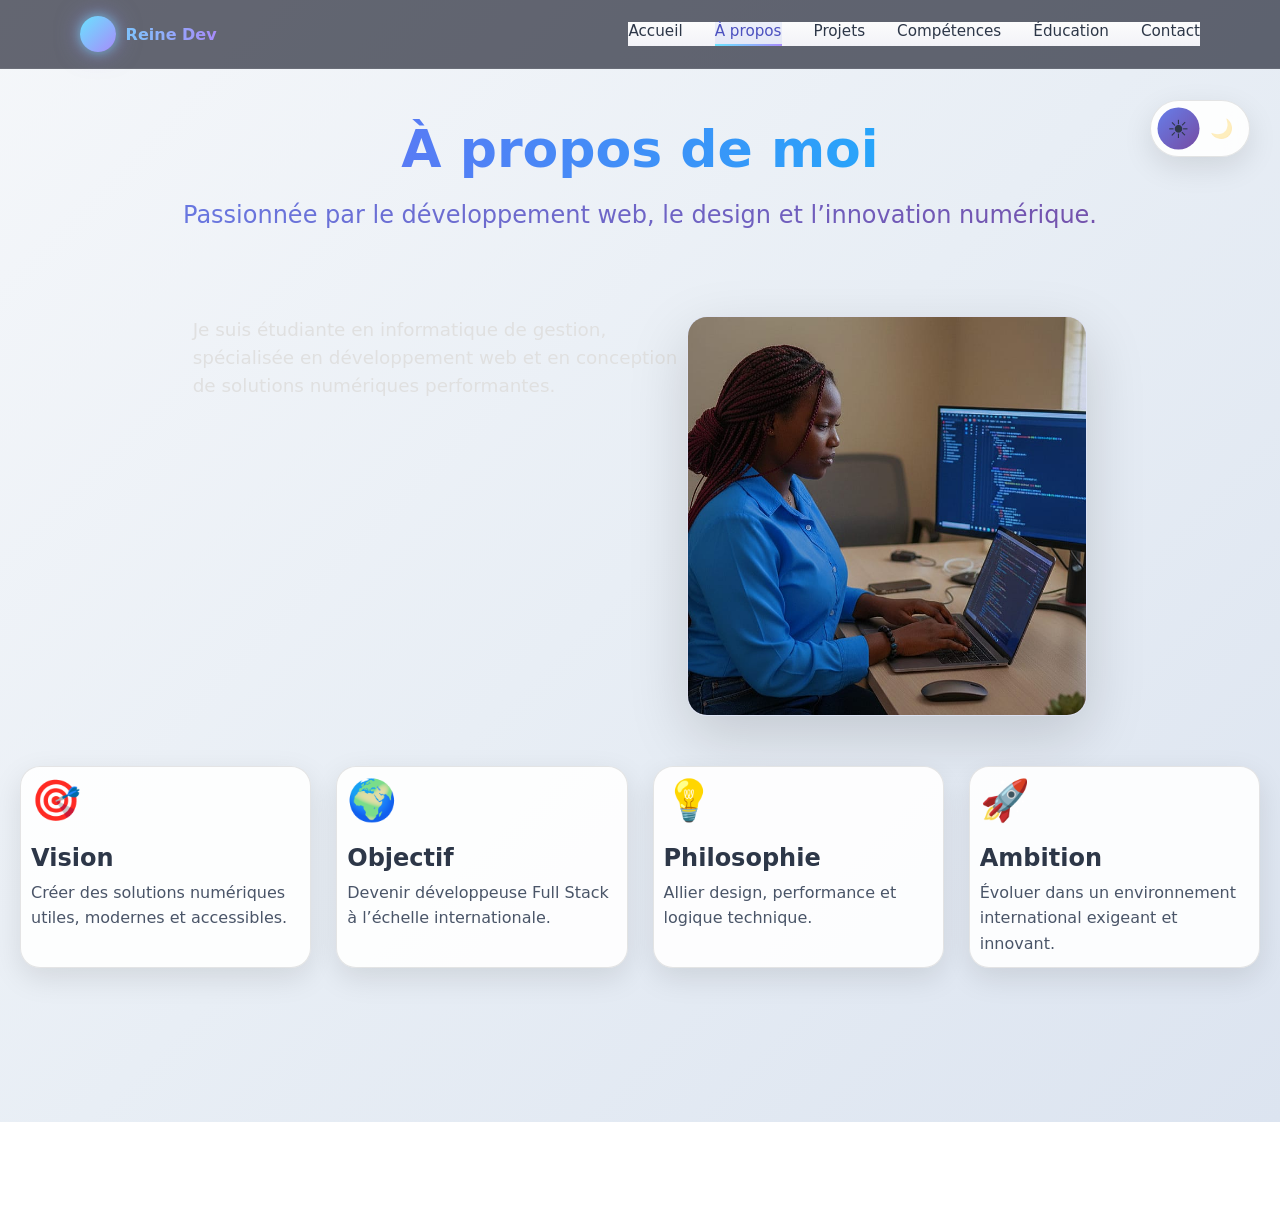
==== apropos.html @ 07e27770 "Add files via upload" ====
<!DOCTYPE html>
<html lang="fr">
<head>
  <meta charset="UTF-8">
  <meta name="viewport" content="width=device-width, initial-scale=1.0">
   <meta name="description" content="Découvrez mon parcours, mes compétences et ma vision en tant que développeuse web passionnée.">
   <meta name="keywords" content="Reine Dev, développeuse web, portfolio, à propos, compétences, projets, éducation">
   <meta name="author" content="Reine Awalegbedji">
  <title>À propos | Reine</title>
  <link rel="stylesheet" href="style.css">
  <link rel="stylesheet" href="responsive.css">
  <link rel="stylesheet" href="theme.css">
  <link rel="stylesheet" href="mobile-menu.css"> 
</head>
<body>

<div class="page-transition">
    <header class="header">
  <div class="header-inner">

    <!-- LOGO -->
    <div class="logo">
      <span class="logo-icon"></span>
      <span class="logo-text">Reine Dev</span>
    </div>

    <!-- NAVIGATION -->
    <nav class="nav">
      <a href="index.html" >Accueil</a>
      <a href="apropos.html" class="active">À propos</a>
      <a href="projets.html">Projets</a>
      <a href="competences.html">Compétences</a>
      <a href="education.html"> Éducation</a>
      <a href="contact.html">Contact</a>
    </nav>

  </div>
</header>

  


  <section class="about-section">
<div class="container">
    <div class="about-header">
    <h1 class="glow-title">À propos de moi</h1>
    
    <p class="section-subtitle">
    Passionnée par le développement web, le design et l’innovation numérique.
    </p>
    </div>
 

  <div class="about-content">

    <!-- TEXTE  -->
    <div class="about-text">
      <p class="intro-text">
        Je suis étudiante en informatique de gestion, <br>spécialisée en développement web
        et en conception <br>de solutions numériques performantes.
      </p>

      <p class="description">
        J’aime transformer des idées en expériences <br> digitales élégantes,
        structurées et évolutives.
      </p>

      <p class="description">
        Mon objectif est de devenir une développeuse <br>Full Stack capable
        de concevoir des applications <br>modernes,optimisées et orientées utilisateur.
      </p>

      <p class="description">
                Mon parcours m’a permis de développer <br> des compétences en HTML, CSS,
                JavaScript,<br> PHP et conception UML. Je travaille avec <br> méthode
                et je cherche toujours à produire un <br> code propre et structuré.
            </p>
    </div>

<!-- Image droite -->
        <div class="about-image">
          <div class="image-wrapper">
            <img src="image1.jpeg" alt="Reine devant son ordinateur" class="profile-image">
          </div>
        </div>
 </div>

    <!-- CARDS EN BAS-->
    <div class="about-cards">

      <div class="card">
        <div class="card-icon">🎯</div>
        <h3 class="card-title"> Vision</h3>
        <p class="card-description">Créer des solutions numériques utiles, modernes et accessibles.</p>
      </div>

      <div class="card">
          <div class="card-icon">🌍</div>
            <h3 class="card-title"> Objectif</h3>
            <p class="card-description">Devenir développeuse Full Stack à l’échelle internationale.</p>
        </div>

      <div class="card">
        <div class="card-icon">💡</div>
        <h3 class="card-title"> Philosophie</h3>
        <p class="card-description">Allier design, performance et logique technique.</p>
      </div>

      <div class="card">
        <div class="card-icon">🚀</div>
        <h3 class="card-title"> Ambition</h3>
        <p class="card-description">Évoluer dans un environnement international exigeant et innovant.</p>
      </div>

    </div>

    
  </div>
</div>
  </section>
<footer class="footer">
 <div class="pulse-dot"></div>
  <p class="copyright">
    <span class="glow-dot"></span>
    © 2026 Reine AWALEGBEDJI. Tous droits réservés.
  </p>
</footer>


</div>

<script src="apropos.js"></script>
<script src="theme.js"></script>
<script src="mobile-menu.js"></script>
</body>
</html>
---- style.css ----
/* =========================
   RESET & BASE
========================= */
* {
  margin: 0;
  padding: 0;
  box-sizing: border-box;
  font-family: "Inter", system-ui, sans-serif;
  max-width: 100%;
}

html, body {
  overflow-x: hidden;
  max-width: 100vw;
  width: 100%;
}

body {
  background: radial-gradient(circle at top, #0f172a, #020617);
  color: #e5e7eb;
  min-height: 100vh;
}

/* =========================
   VARIABLES – NEON AURORA
========================= */
:root {
  --primary: #6ae3ff;
  --secondary: #a78bfa;
  --accent: #22d3ee;
  --text: #e5e7eb;
  --muted: #9ca3af;
  --card-bg: rgba(15, 23, 42, 0.6);
  --blur: blur(14px);
}

/* =========================
   PAGE TRANSITION
========================= */
.page-transition {
  opacity: 0;
  transform: translateY(16px) scale(0.98);
  animation: pageIn 0.9s cubic-bezier(0.4, 0, 0.2, 1) forwards;
}

@keyframes pageIn {
  to {
    opacity: 1;
    transform: translateY(0) scale(1);
  }
}

.fade-out {
  opacity: 0;
  transform: translateY(-16px) scale(0.98);
  transition: all 0.45s cubic-bezier(0.4, 0, 0.2, 1);
}

/* =========================
   NAVBAR
========================= */
.navbar {
  display: flex;
  justify-content: center;
  gap: 2rem;
  padding: 1.5rem;
  position: sticky;
  top: 0;
  background: rgba(2, 6, 23, 0.7);
  backdrop-filter: var(--blur);
  z-index: 100;
}

.navbar a {
  color: var(--text);
  text-decoration: none;
  font-weight: 500;
  position: relative;
  padding-bottom: 6px;
}

.navbar a::after {
  content: "";
  position: absolute;
  left: 0;
  bottom: 0;
  width: 0;
  height: 2px;
  background: linear-gradient(90deg, var(--primary), var(--secondary));
  transition: width 0.3s ease;
}

.navbar a:hover::after {
  width: 100%;
}

/* =========================
   SECTIONS
========================= */
section {
  max-width: 1000px;
  margin: 4rem auto;
  padding: 0 1.5rem;
}

h1, h2 {
  font-weight: 700;
  margin-bottom: 1rem;
}

h1 {
  font-size: 2.5rem;
  background: linear-gradient(90deg, var(--primary), var(--secondary));
  -webkit-background-clip: text;
  -webkit-text-fill-color: transparent;
}

p {
  color: var(--muted);
  line-height: 1.7;
}

/* =========================
   HERO / PHOTO
========================= */
.hero {
  text-align: center;
  margin-top: 3rem;
}

.hero img {
  width: 160px;
  height: 160px;
  border-radius: 50%;
  object-fit: cover;
  border: 3px solid transparent;
  background:
    linear-gradient(#020617, #020617) padding-box,
    linear-gradient(90deg, var(--primary), var(--secondary)) border-box;
  box-shadow:
    0 0 20px rgba(106, 227, 255, 0.25),
    0 0 40px rgba(167, 139, 250, 0.15);
  margin-bottom: 1.5rem;
}

/* =========================
   CARDS (Compétences / Projets)
========================= */
.grid {
  display: grid;
  grid-template-columns: repeat(auto-fit, minmax(260px, 1fr));
  gap: 1.5rem;
  margin-top: 2rem;
}

.card {
  background: var(--card-bg);
  backdrop-filter: var(--blur);
  padding: 1.5rem;
  border-radius: 16px;
  border: 1px solid rgba(255,255,255,0.05);
  transition: transform 0.3s ease, box-shadow 0.3s ease;
}

.card:hover {
  transform: translateY(-6px);
  box-shadow:
    0 0 20px rgba(106, 227, 255, 0.2),
    0 0 40px rgba(167, 139, 250, 0.15);
}

.card h3 {
  margin-bottom: 0.5rem;
  color: var(--primary);
}

/* =========================
   TAGS TECH
========================= */
.tags {
  margin-top: 1rem;
  display: flex;
  flex-wrap: wrap;
  gap: 0.5rem;
}

.tag {
  padding: 0.3rem 0.7rem;
  border-radius: 999px;
  font-size: 0.75rem;
  background: linear-gradient(90deg, rgba(106,227,255,0.2), rgba(167,139,250,0.2));
  color: var(--text);
}

/* =========================
   CONTACT
========================= */
.contact {
  text-align: center;
}

.contact a {
  color: var(--primary);
  text-decoration: none;
  font-weight: 500;
}

/* =========================
   FOOTER
========================= */
footer {
  text-align: center;
  padding: 2rem;
  color: var(--muted);
  font-size: 0.9rem;
}


/* =========================
   HEADER PREMIUM STICKY
========================= */
.header {
  position: sticky;
  top: 0;
  z-index: 999; /* couche haute */
  backdrop-filter: blur(14px);
  background: rgba(2, 6, 23, 0.6);
  border-bottom: 1px solid rgba(255,255,255,0.06);
}

.header-inner {
  max-width: 1200px;
  margin: 0 auto;
  padding: 1rem 2.5rem;
  display: flex;
  align-items: center;
  justify-content: space-between;
}

/* =========================
   LOGO
========================= */
.logo {
  display: flex;
  align-items: center;
  gap: 0.6rem;
  cursor: pointer;
}

.logo-icon {
  width: 36px;
  height: 36px;
  border-radius: 50%;
  background: linear-gradient(135deg, var(--primary), var(--secondary));
  box-shadow:
    0 0 12px rgba(106,227,255,0.6),
    0 0 24px rgba(167,139,250,0.5);
}

.logo-text {
  font-weight: 600;
  font-size:    1rem;
  color: #ffffff;
}

/* =========================
   NAVIGATION
========================= */
.nav {
  display: flex;
  gap: 2rem;
}

.nav a {
  color: rgba(255,255,255,0.85);
  text-decoration: none;
  font-size: 0.95rem;
  position: relative;
  padding-bottom: 6px;
  transition: color 0.3s ease;
}

.nav a:hover {
  color: #ffffff;
}

.nav a::after {
  content: "";
  position: absolute;
  left: 0;
  bottom: 0;
  width: 0;
  height: 2px;
  background: linear-gradient(90deg, var(--primary), var(--secondary));
  transition: width 0.3s ease;
}

.nav a:hover::after,
.nav a.active::after {
  width: 100%;
}


.logo {
  font-weight: 700;
  font-size: 25px;
  background: linear-gradient(90deg, var(--primary), var(--secondary));
  -webkit-background-clip: text;
  -webkit-text-fill-color: transparent;
}
.logo:hover{
    color: rgb(139, 139, 231);
    text-shadow: 0 0 25px  rgb(32, 84, 117),
                 0 0 50px  rgb(32,84, 117) ;
    transform: scale(1.1);
}

.navbar a.active {
  color: var(--primary);
}

/* =========================
   HOME HERO
========================= */
.home-hero {
  min-height: calc(100vh - 120px);
  display: flex;
  flex-direction: column;
  align-items: center;
  justify-content: center;
  text-align: center;
  padding: 2rem;
}

.badge {
  padding: 0.5rem 1.2rem;
  border-radius: 999px;
  border: 1px solid rgba(167,139,250,0.4);
  color: var(--primary);
  margin-bottom: 2rem;
}

/* =========================
   PHOTO GLOW
========================= */
.photo-container {
  width: 200px;
  height: 200px;
  border-radius: 50%;
  padding: 6px;
  background: radial-gradient(circle, var(--secondary), transparent 70%);
  margin-bottom: 2rem;
}

.photo-container img {
  width: 100%;
  height: 100%;
  border-radius: 50%;
  object-fit: cover;
}

/* =========================
   TITRES
========================= */
.home-hero h1 {
  font-size: 3rem;
  font-weight: 700;
  line-height: 1.2;
}

.home-hero h1 span {
  color: var(--secondary);
  text-shadow: 0 0 20px rgba(167,139,250,0.6);
}

.home-hero p {
  max-width: 650px;
  margin: 1.5rem auto 2.5rem;
  color: var(--muted);
}

.welcome-badge {
  padding: 10px 22px;
  border-radius: 999px;
  border: 1px solid var(--violet);
  color: #fff;
  font-size: 14px;
  background: rgba(139, 92, 246, 0.1);
  box-shadow: 0 0 15px rgba(139, 92, 246, 0.6);
  margin-bottom: 40px;
}

.hero-profile {
  display: flex;
  flex-direction: column;
  align-items: center;
  position: relative;
}
  
/* TITRE +GLOW */
.hero-title h1 {
  font-size: 3.5rem;
  font-weight: 700;
  color: white;
  text-align: center;
  margin-top: 40px;
}

.hero-title span {
  color: var(--violet);
  text-shadow:
    0 0 10px rgba(139,92,246,0.8),
    0 0 25px rgba(139,92,246,0.6);
}


/* Slogan (lisible , élégant) */
.hero-text {
  max-width: 700px;
  text-align: center;
  color: #b6bdd6;
  margin-top: 20px;
  font-size: 1.05rem;
  line-height: 1.6;
}

.profile-wrapper {
  
     position: relative;
  width: 260px;
  height: 260px;
  display: flex;
  align-items: center;
  justify-content: center;
  cursor: pointer;
}

/* PHOTO */
.profile-wrapper img {
  width: 100%;
  height: 100%;
  object-fit: cover;
  border-radius: 50%;
  position: relative;
  z-index: 2;
}

/* HALO PRINCIPAL */
.glow-ring {
  position: absolute;
  inset: -18px;
  border-radius: 50%;
  background:
    radial-gradient(circle,
      rgba(167,139,250,0.65),
      rgba(124,58,237,0.35),
      transparent 70%);
  filter: blur(12px);
  z-index: 1;
  opacity: 0.9;
  transition: transform 0.4s ease, opacity 0.4s ease;
}
/*Rayon de lumière secondaire */
.profile-wrapper::before,
.profile-wrapper::after {
  content: "";
  position: absolute;
  inset: -35px;
  border-radius: 50%;
  border: 2px solid rgba(167,139,250,0.35);
  opacity: 0;
  transform: scale(0.8);
}

.profile-wrapper.active::before {
  animation: pulse 1.2s ease-out;
}

.profile-wrapper.active::after {
  animation: pulse 1.2s ease-out 0.2s;
}

.profile-img {
  width: 180px;
  height: 180px;
  border-radius: 50%;
  object-fit: cover;
  z-index: 1;
  border: 4px solid rgba(255,255,255,0.1);
}

.profile-wrapper:hover .halo {
  background: radial-gradient(
    circle,
    rgba(59,130,246,0.9),
    rgba(139,92,246,0.7),
    transparent 70%
  );
  transform: scale(1.1);
}

.profile-wrapper.active .halo {
  animation: pulse 0.8s ease-out;
}

@keyframes pulse {
  0% {
    transform: scale(1);
    opacity: 0.8;
  }
  50% {
    transform: scale(1.3);
    opacity: 1;
  }
  100% {
    transform: scale(1);
    opacity: 0.8;
  }
}


.halo {
  position: absolute;
  width: 100%;
  height: 100%;
  border-radius: 50%;
  background: radial-gradient(
    circle,
    rgba(139,92,246,0.8),
    rgba(59,130,246,0.6),
    transparent 70%
  );
  filter: blur(35px);
  z-index: 0;
  transition: all 0.6s ease;
}


@keyframes pulse {
  0% {
    opacity: 0.9;
    transform: scale(0.8);
  }
  100% {
    opacity: 0;
    transform: scale(1.3);
  }
}

/* =========================
   BOUTONS
========================= */
.buttons {
  display: flex;
  gap: 1rem;
}

.btn {
  padding: 0.8rem 1.6rem;
  border-radius: 10px;
  text-decoration: none;
  font-weight: 500;
  transition: all 0.3s ease;
}

/* Bouton principal */
.btn-primary {
  background: var(--violet);
  color: white;
  padding: 14px 28px;
  border-radius: 10px;
  font-weight: 500;
  box-shadow: 0 0 20px rgba(139,92,246,0.6);
  transition: transform 0.3s;
}

.btn-primary:hover {
  transform: translateY(-3px);
}

/* Bouton outline */
.btn-outline {
  border: 1px solid var(--violet);
  color: white;
  padding: 14px 28px;
  border-radius: 10px;
  transition: all 0.3s ease;
}

.btn-outline:active {
  background: #ec4899;
  border-color: #ec4899;
}



.btn.outline:hover {
  border-color: var(--secondary);
}

.hero-buttons {
  display: flex;
  gap: 20px;          /* 👈 espace net entre les boutons */
  margin-top: 30px;
  justify-content: center;
  flex-wrap: wrap;   /* mobile friendly */
}


/* =========================
   ICONS
========================= */

.socials {
  display: flex;
  gap: 20px;
  margin-top: 30px;
}

.socials a {
  color: white;
  font-size: 1.2rem;
  opacity: 0.8;
  transition: all 0.3s;
}

.socials a:hover {
  color: var(--violet);
  opacity: 1;
  text-shadow: 0 0 12px rgba(139,92,246,0.8);
}

.hero-socials {
  margin-top: 25px;
  display: flex;
  gap: 20px;
  justify-content: center;
}


.icons {
  margin-top: 3rem;
  display: flex;
  gap: 1.5rem;
  font-size: 1.2rem;
  opacity: 0.6;
}
:root {
  --violet: #8b5cf6;
  --blue: #3b82f6;
  --dark-bg: #0b0f1a;
}

.scroll-indicator {
  margin-top: 90px ;
  font-size: 1.3rem;
  color: var(--violet);
  animation: bounce 1.5s infinite;
}

@keyframes bounce {
  0%, 100% { transform: translateY(0); }
  50% { transform: translateY(10px); }
}


.footer {
  
  position: relative;
  padding: 40px 0;
  text-align: center;
}

/* Ligne de séparation */
.footer::before {
  content: "";
  position: absolute;
  top: 0;
  left: 50%;
  transform: translateX(-50%);
  width: 120%;
  height: 2px;
  background: linear-gradient(
    90deg,
    transparent,
    #8b5cf6,
    #ec4899,
    #8b5cf6,
    transparent
  );
  box-shadow: 0 0 20px rgba(236,72,153,0.8);
}

.copyright {
  display: flex;
  align-items: center;
  justify-content: center;
  gap: 10px;
  color: #cbd5f5;
  font-size: 0.9rem;
}

.glow-dot {
  width: 6px;
  height: 6px;
  border-radius: 50%;
  background: #aa48ec;
  box-shadow:
    0 0 8px #a037dd,
    0 0 16px #8b5cf6;
  animation: pulseDot 2s infinite ease-in-out;
}
@keyframes pulseDot {
  0% {
    transform: scale(1);
    opacity: 0.7;
  }
  50% {
    transform: scale(1.6);
    opacity: 1;
  }
  100% {
    transform: scale(1);
    opacity: 0.7;
  }
}


/*ABOUT*/
.about-section{
  padding: 50px 20px;
  max-width: 1400px;
  margin:0 auto;
}
.container{
  width: 100%;
}
/* HEADER */
.about-header {
    text-align: center;
    margin-bottom: 80px;
}

.glow-title {
    font-size: 52px;
    font-weight: 700;
    background: linear-gradient(90deg, #7f5af0, #00c6ff);
    -webkit-background-clip: text;
    -webkit-text-fill-color: transparent;
    animation: glowPulse 2s ease-in-out infinite alternate;
    text-align: center;
}

@keyframes glowPulse {
    from { text-shadow: 0 0 10px rgba(127,90,240,0.5); }
    to { text-shadow: 0 0 30px rgba(0,198,255,0.9); }
}
.section-subtitle{
  font-size: 1.5rem;
  font-weight: 500;
  margin-bottom: 25px;
  background: linear-gradient(135deg,#667eea 0%,#764ba2 100% );
-webkit-background-clip: text;
-webkit-text-fill-color: transparent;
background-clip: text;
text-align: center;
}

/* TEXTE ET IMAGE*/

    .about-content{
      display: flex;
      align-items: center;
      gap: 10px;
      justify-content: center;
      margin-bottom: 50px;
    grid-template-columns: 1fr 1fr;

 }

  .about-text{
    padding-right: 0px;
    max-width: 520px;
  }

  .intro-text{
    font-size: 1.15rem;
    font-weight: 300;
    margin-bottom: 10px;
    color: #e0e0e0;
    line-height: 1.5;
  }

  .description{
    font-size: 1.15rem;
    margin-bottom: 10px;
    color: #b8b8b8;
    line-height: 1.5;
  }

.about-image{
  position: relative;
  
}
.image-wrapper{
  border-radius: 20px;
  overflow: hidden;
  box-shadow: 0 20px 60px rgba(0,0,0,0.5);
  transition: transform 0.3s ease, box-shadow;
  background: linear-gradient(135deg,rgba(102,126, 234 ,0.1),rgba(118,75,162,0.1));
  border: 1px solid rgba(255, 255, 255, 0.1);
  max-height: 400px;
  max-width: 400px;
}
.image-wrapper:hover{
transform: translateY(-10px);
box-shadow: 0 30px 80px rgba(102, 126, 234, 0.3);
}
.profile-image{
  width: 100%;
  height: 100%;
  display: block;
  object-fit: cover;
  object-position: center;
}
  /*CARDES*/
  .about-cards{
    display: grid;
    grid-template-columns: repeat(4, 1fr);
    gap: 25px;
    margin-top: 40px;

  }
  .card{
    background: rgba(255,255,255,0.05);
    backdrop-filter: blur(10px);
    border: 1px solid rgba(255,255,255,0.1);
    border-radius: 20px;
    padding: 10px;
    transition: all 0.3s ease;
    position: relative;
    overflow:hidden ;
  }
  .card::before{
    content: '';
    position: absolute;
    top: 0;
    left: 0;
    width: 100%;
    height: 100%;
    background: linear-gradient(135deg, rgba(102, 126, 234,0.1));
    opacity: 0;
    transition: opacity 0.3s ease;
  }
  .card:hover{
    transform: translateY(-5px);
    box-shadow: 0 20px 40px rgba(102,126,234,0.2);
    border-color: rgba(102,126,234,0.5);
  }
  .card:hover::before{
    opacity: 1;
  }
  .card-icon{
    font-size: 2.5rem;
    margin-bottom: 20px;
    position: relative;
    z-index: 1;
  }
  .card-title{
    font-size: 1.5rem;
    font-weight: 600;
    margin-bottom: 15px;
    color: #fff;
    position: relative;
    z-index: 1;
  }
  .card-description{
    font-size: 1rem;
    color: #b8b8b8;
    line-height: 1.6;
    position: relative;
    z-index: 1;
  }
  .card-text{
    display: flex;
    flex-direction: column;
  }
  .card-text h3{
    margin: 0;
    font-size: 18px;
  }
  .card-text a{
    margin: 4px 0 0;
    color: #cbd5e1;
    font-size: 15px;
  }

  /* =========================
  CONTACT========================= */


.contact-section {
    padding: 50px 85px;
    max-width: 1200px;
    margin: 0 auto;
}

.container {
    width: 100%;
    display: block;
    grid-template-columns: 20px 20px;
    gap: 90px;
    align-items: start;
}

.page-title {
    font-size: 3rem;
    font-weight: 700;
    margin-bottom: 20px;
    background: linear-gradient(135deg, #667eea 0%, #764ba2 100%);
    -webkit-background-clip: text;
    -webkit-text-fill-color: transparent;
    background-clip: text;
}

.page-subtitle {
    font-size: 1.1rem;
    color: #b8b8b8;
    margin-bottom: 50px;
    max-width: 700px;
}

/* Layout principal */
.contact-content {
    display: grid;
    grid-template-columns: 420px 520px;
    gap: 90px;
    align-items: start;
}

/* Formulaire */
.form-container {
    background: rgba(255, 255, 255, 0.03);
    backdrop-filter: blur(15px);
    
    border-radius: 20px;
    padding: 40px;
    transition: all 0.3s ease;
    width: 100%;
    border: 1px solid rgba(127, 90, 240, 0.6);

    box-shadow:
        0 0 40px rgba(112, 7, 199, 0.35);

    
         max-width: 520px;   /* largeur du formulaire */
    width: 100%;
    max-height: 920px;

     
}

.form-title {
    font-size: 1.8rem;
    margin-bottom: 30px;
    color: #fff;
    
}

.contact-form {
    display: flex;
    flex-direction: column;
    gap: 60px;

 
}
.contact-form button {
    width: 100%;
    padding: 16px;
    border-radius: 14px;
    border: none;

    background: linear-gradient(90deg, #5064d8, #5d079b);
    color: white;
    font-weight: 600;
    font-size: 16px;

    box-shadow: 0 0 25px rgba(106, 4, 201, 0.7);
    cursor: pointer;
    transition: 0.3s ease ;
}

.contact-form button:hover {
    transform: translateY(-2px);
    box-shadow: 0 0 35px rgb(119, 78, 243);
}

.contact-form input,
.contact-form textarea {
    margin-bottom: 18px;
}



.info-form{
  display: flex;
  flex-direction: column;
  gap: 10px;
}

.form-group {
    display: flex;
    flex-direction: column;
    gap: 10px;
}

.form-group label {
    font-size: 0.95rem;
    color: #e0e0e0;
    font-weight: 600;
}

.form-group input,
.form-group textarea {
    background: rgba(0, 0,0, 0.25);
    border: 1px solid rgba(255, 255, 255, 0.15);
    border-radius: 10px;
    padding: 14px 18px;
    font-size: 1rem;
    font-family: inherit;
    transition: all 0.3s ease;

    width: 100%;
    
    margin-bottom: 0;
    border: 1px solid rgba(127,90,240,0.3);
    color: white;

    
}

.form-group input::placeholder,
.form-group textarea::placeholder {
    color: rgba(255, 255, 255, 0.4);
}

.form-group input:focus,
.form-group textarea:focus {
    outline: none;
    border-color: #8c48b9;
    background: rgba(255, 255, 255, 0.12);
    box-shadow: 0 0 0 3px rgba(102, 126, 234, 0.1);
}

.form-group textarea {
    resize: vertical;
    min-height: 150px;

    resize: none;
}

.submit-btn {
    background: linear-gradient(135deg, #667eea 0%, #764ba2 100%);
    border: none;
    border-radius: 10px;
    padding: 16px 30px;
    color: #fff;
    font-size: 1.05rem;
    font-weight:100;
    cursor: pointer;
    display: flex;
    align-items: center;
    justify-content: center;
    gap: 10px;
    transition: all 0.3s ease;
    margin-top: 10px;
}

.submit-btn:hover {
    transform: translateY(-2px);
    box-shadow: 0 10px 30px rgba(102, 126, 234, 0.4);
}

.submit-btn:active {
    transform: translateY(0);
}

/* Cartes d'information */
.info-container {
    display: flex;
    flex-direction: column;
    gap: 20px;
    max-width: 400px;
}

.contact-card {
    background: rgba(255, 255, 255, 0.03);
    backdrop-filter: blur(12px);
    border: 1px solid rgba(127, 90, 240, 0.35);
    border-radius: 16px;
    transition: all 0.3s ease;
    width: 100%;
    display: flex;
    align-items: flex-start;
    gap: 16px;
    padding: 18px 20px;   /* plus compact */
    margin-bottom: 18px;
    box-shadow: 0 0 18px rgba(127,90,240,0.25);
    max-width: 380px;   /* 🔥 taille exacte des cards */
}
.contact-card div{
  display: flex;
  flex-direction: column;
  justify-content: center;
}

.contact-card:hover {
    transform: translateY(-5px);
    box-shadow: 0 10px 30px rgba(102, 126, 234, 0.2);
    border-color: rgba(102, 126, 234, 0.5);
}

.contact-icon {
    width: 42px;
    height: 42px;
    margin-bottom: 15px;
    border-radius: 12px;
    display: flex;
    align-items: center;
    justify-content: center;
    background: radial-gradient(circle, rgba(127,90,240,0.6), transparent);
    box-shadow:
        0 0 14px rgba(127,90,240,0.8);
    font-size: 18px;

    
}

.contact-icon svg {
    color: #667eea;
}

.contact-card h3 {
    font-size: 1.2rem;
    margin-bottom: 5px;
    color: #fff;
    
}

.contact-card p {
    font-size: 1rem;
    color: #b8b8b8;
    margin-top: 10px;
    
}
.availability-card {
    background: linear-gradient(135deg, rgba(102, 126, 234, 0.15), rgba(118, 75, 162, 0.15));
    backdrop-filter: blur(10px);
    border: 1px solid rgba(102, 126, 234, 0.3);
    border-radius: 15px;
    padding: 25px;
    color: #cbd5e1;
    line-height: 1.7;

    background: none;
    border: none;
    box-shadow: none;
}

.availability-card h3 {
    font-size: 1.2rem;
    margin-bottom: 12px;
    
    color: #cbd5e1;
    line-height: 1.7;
    background: none;
    border: none;
}

.availability-card p {
    font-size: 0.95rem;
    margin-bottom: 10px;
     color: #cbd5e1;
    line-height: 1.7;
}

.availability-card p:last-child {
    margin-bottom: 0;
}






  






/* =========================
  Projets========================= */

.projects-section {
    padding: 50px 20px;
    max-width: 1200px;
    margin: 0 auto;
}

.container {
    width: 100%;
}

.page-title {
    font-size: 3rem;
    font-weight: 700;
    margin-bottom: 20px;
    text-align: center;
    background: linear-gradient(135deg, #667eea 0%, #764ba2 100%);
    -webkit-background-clip: text;
    -webkit-text-fill-color: transparent;
    background-clip: text;
}

.page-subtitle {
    font-size: 1.1rem;
    color: #b8b8b8;
    margin-bottom: 60px;
    text-align: center;
    max-width: 700px;
    margin-left: auto;
    margin-right: auto;
}

/* Grille de projets */
.projects-grid {
    display: grid;
    grid-template-columns: repeat(2, 1fr);
    gap: 30px;
    margin-top: 50px;
}

/* Carte de projet */
.project-card {
    background: rgba(255, 255, 255, 0.05);
    backdrop-filter: blur(10px);
    border: 1px solid rgba(255, 255, 255, 0.1);
    border-radius: 20px;
    overflow: hidden;
    transition: all 0.3s ease;
    display: flex;
    flex-direction: column;
}

.project-card:hover {
    transform: translateY(-10px);
    box-shadow: 0 20px 40px rgba(102, 126, 234, 0.3);
    border-color: rgba(102, 126, 234, 0.5);
}

/* Image du projet */
.project-image {
    width: 100%;
    height: 250px;
    overflow: hidden;
    position: relative;
    cursor: pointer;
}

.project-image img {
    width: 100%;
    height: 100%;
    object-fit: cover;
    transition: transform 0.3s ease, filter 0.3s ease;
}

.project-card:hover .project-image img {
    transform: scale(1.1);
    filter: brightness(0.8);
}

/* Contenu du projet */
.project-content {
    padding: 25px;
    display: flex;
    flex-direction: column;
    gap: 15px;
    flex: 1;
}

.project-title {
    font-size: 1.5rem;
    font-weight: 600;
    color: #fff;
    margin-bottom: 5px;
}

.project-description {
    font-size: 1rem;
    color: #b8b8b8;
    line-height: 1.6;
    flex: 1;
}

/* Badges de technologies */
.tech-badges {
    display: flex;
    flex-wrap: wrap;
    gap: 8px;
    margin-top: 10px;
}

.badge {
    background: rgba(102, 126, 234, 0.2);
    color: #9db4ff;
    padding: 6px 14px;
    border-radius: 20px;
    font-size: 0.85rem;
    font-weight: 500;
    border: 1px solid rgba(102, 126, 234, 0.3);
    transition: all 0.3s ease;
}

.badge:hover {
    background: rgba(102, 126, 234, 0.3);
    border-color: rgba(102, 126, 234, 0.5);
    transform: translateY(-2px);
}

/* Boutons d'actions */
.project-actions {
    display: flex;
    gap: 12px;
    margin-top: 15px;
}

.btn-code,
.btn-demo {
    flex: 1;
    padding: 12px 20px;
    border-radius: 10px;
    font-size: 1rem;
    font-weight: 600;
    text-decoration: none;
    display: flex;
    align-items: center;
    justify-content: center;
    gap: 8px;
    transition: all 0.3s ease;
    cursor: pointer;
}

.btn-code {
    background: rgba(255, 255, 255, 0.08);
    color: #fff;
    border: 1px solid rgba(255, 255, 255, 0.2);
}

.btn-code:hover {
    background: rgba(255, 255, 255, 0.15);
    border-color: rgba(255, 255, 255, 0.3);
    transform: translateY(-2px);
}

.btn-demo {
    background: linear-gradient(135deg, #667eea 0%, #764ba2 100%);
    color: #fff;
    border: none;
}

.btn-demo:hover {
    transform: translateY(-2px);
    box-shadow: 0 10px 25px rgba(102, 126, 234, 0.4);
}






/* Modal pour l'image */
.modal {
    display: none;
    position: fixed;
    z-index: 1000;
    left: 0;
    top: 0;
    width: 100%;
    height: 100%;
    overflow: auto;
    background-color: rgba(0, 0, 0, 0.95);
    animation: fadeIn 0.3s ease;
}

@keyframes fadeIn {
    from {
        opacity: 0;
    }
    to {
        opacity: 1;
    }
}

.modal.show {
    display: flex;
    justify-content: center;
    align-items: center;
}

.modal-content {
    max-width: 90%;
    max-height: 90vh;
    object-fit: contain;
    animation: zoomIn 0.3s ease;
    border-radius: 10px;
    box-shadow: 0 25px 80px rgba(0, 0, 0, 0.8);
}

@keyframes zoomIn {
    from {
        transform: scale(0.7);
        opacity: 0;
    }
    to {
        transform: scale(1);
        opacity: 1;
    }
}

.modal-close {
    position: absolute;
    top: 30px;
    right: 45px;
    color: #fff;
    font-size: 50px;
    font-weight: 300;
    transition: all 0.3s ease;
    cursor: pointer;
    z-index: 1001;
    width: 50px;
    height: 50px;
    display: flex;
    align-items: center;
    justify-content: center;
}

.modal-close:hover {
    color: #667eea;
    transform: rotate(90deg);
}


/* =========================
  COMPETENCES========================= */
  

.skills-section {
    padding: 50px 20px;
    max-width: 1200px;
    margin: 0 auto;
}

.container {
    width: 100%;
}

.page-title {
    font-size: 3rem;
    font-weight: 700;
    margin-bottom: 20px;
    text-align: center;
    background: linear-gradient(135deg, #667eea 0%, #764ba2 100%);
    -webkit-background-clip: text;
    -webkit-text-fill-color: transparent;
    background-clip: text;
    opacity: 0;
    transform: translateY(-30px);
}

.page-subtitle {
    font-size: 1.1rem;
    color: #b8b8b8;
    margin-bottom: 60px;
    text-align: center;
    max-width: 700px;
    margin-left: auto;
    margin-right: auto;
    opacity: 0;
    transform: translateY(-20px);
}

/* Grille de compétences */
.skills-grid {
    display: grid;
    grid-template-columns: repeat(2, 1fr);
    gap: 30px;
    margin-bottom: 80px;
}

/* Catégorie de compétences */
.skill-category {
    background: rgba(255, 255, 255, 0.05);
    backdrop-filter: blur(10px);
    border: 1px solid rgba(255, 255, 255, 0.1);
    border-radius: 20px;
    padding: 30px;
    transition: all 0.3s ease;
    opacity: 0;
    transform: translateY(40px);
}

.skill-category:hover {
    transform: translateY(-5px);
    box-shadow: 0 20px 40px rgba(102, 126, 234, 0.2);
    border-color: rgba(102, 126, 234, 0.5);
}

.category-title {
    font-size: 1.5rem;
    font-weight: 600;
    margin-bottom: 20px;
    color: #9db4ff;
}

.skills-list {
    display: flex;
    flex-wrap: wrap;
    gap: 12px;
}

.skill-badge {
    background: rgba(255, 255, 255, 0.08);
    color: #e0e0e0;
    padding: 10px 18px;
    border-radius: 8px;
    font-size: 0.95rem;
    font-weight: 500;
    border: 1px solid rgba(255, 255, 255, 0.15);
    transition: all 0.3s ease;
    cursor: default;
}

.skill-badge:hover {
    background: rgba(102, 126, 234, 0.2);
    border-color: rgba(102, 126, 234, 0.5);
    color: #9db4ff;
    transform: translateY(-3px);
}

/* Statistiques */
.stats-container {
    display: grid;
    grid-template-columns: repeat(4, 1fr);
    gap: 30px;
    margin-top: 60px;
}

.stat-item {
    text-align: center;
    padding: 30px;
    background: rgba(255, 255, 255, 0.03);
    backdrop-filter: blur(10px);
    border: 1px solid rgba(255, 255, 255, 0.08);
    border-radius: 15px;
    transition: all 0.3s ease;
    opacity: 0;
    transform: scale(0.8);
}

.stat-item:hover {
    transform: scale(1.05);
    background: rgba(102, 126, 234, 0.1);
    border-color: rgba(102, 126, 234, 0.3);
}

.stat-number {
    font-size: 3rem;
    font-weight: 700;
    background: linear-gradient(135deg, #667eea 0%, #764ba2 100%);
    -webkit-background-clip: text;
    -webkit-text-fill-color: transparent;
    background-clip: text;
    margin-bottom: 10px;
}

.stat-number::after {
    content: '+';
}

.stat-label {
    font-size: 1rem;
    color: #b8b8b8;
}

/* Animations */
@keyframes fadeInUp {
    from {
        opacity: 0;
        transform: translateY(40px);
    }
    to {
        opacity: 1;
        transform: translateY(0);
    }
}

@keyframes fadeInDown {
    from {
        opacity: 0;
        transform: translateY(-30px);
    }
    to {
        opacity: 1;
        transform: translateY(0);
    }
}

@keyframes scaleIn {
    from {
        opacity: 0;
        transform: scale(0.8);
    }
    to {
        opacity: 1;
        transform: scale(1);
    }
}

/* Classes d'animation */
.animate-title {
    animation: fadeInDown 0.8s ease forwards;
}

.animate-subtitle {
    animation: fadeInDown 0.8s ease 0.2s forwards;
}

.animate-category {
    animation: fadeInUp 0.6s ease forwards;
}

.animate-stat {
    animation: scaleIn 0.6s ease forwards;
}







/* Styles spécifiques pour la page Éducation */

/* Layout principal */
.education-content {
    display: grid;
    grid-template-columns: 1fr 1.5fr;
    gap: 50px;
    align-items: start;
    margin-bottom: 80px;
}

/* Image éducation */
.education-image {
    position: sticky;
    top: 100px;
}

.edu-image {
    width: 100%;
    height: auto;
    border-radius: 20px;
    display: block;
}

.image-overlay {
    position: absolute;
    bottom: 20px;
    left: 20px;
    right: 20px;
    background: rgba(15, 12, 41, 0.9);
    backdrop-filter: blur(10px);
    border-radius: 15px;
    padding: 20px;
    border: 1px solid rgba(102, 126, 234, 0.3);
    text-align: center;
}

.overlay-icon {
    font-size: 2.5rem;
    margin-bottom: 10px;
}

.overlay-text {
    color: #9db4ff;
    font-size: 1.1rem;
    font-weight: 600;
    margin: 0;
}

/* Timeline */
.timeline-container {
    position: relative;
    padding-left: 40px;
}

.timeline-container::before {
    content: '';
    position: absolute;
    left: 0;
    top: 0;
    bottom: 0;
    width: 3px;
    background: linear-gradient(180deg, #667eea, #764ba2);
}

.timeline-item {
    position: relative;
    margin-bottom: 50px;
    padding-bottom: 30px;
}

.timeline-dot {
    position: absolute;
    left: -47px;
    top: 5px;
    width: 20px;
    height: 20px;
    border-radius: 50%;
    background: linear-gradient(135deg, #667eea, #764ba2);
    border: 4px solid #0f0c29;
    box-shadow: 0 0 20px rgba(102, 126, 234, 0.6);
    z-index: 2;
}

.timeline-content {
    background: rgba(255, 255, 255, 0.05);
    backdrop-filter: blur(10px);
    border: 1px solid rgba(255, 255, 255, 0.1);
    border-radius: 15px;
    padding: 25px;
    transition: all 0.3s ease;
}

.timeline-content:hover {
    transform: translateX(10px);
    box-shadow: 0 10px 40px rgba(102, 126, 234, 0.3);
    border-color: rgba(102, 126, 234, 0.5);
}

.timeline-year {
    display: inline-block;
    background: linear-gradient(135deg, rgba(102, 126, 234, 0.3), rgba(118, 75, 162, 0.3));
    color: #9db4ff;
    padding: 5px 15px;
    border-radius: 20px;
    font-size: 0.9rem;
    font-weight: 600;
    margin-bottom: 15px;
    border: 1px solid rgba(102, 126, 234, 0.4);
}

.timeline-title {
    font-size: 1.4rem;
    color: #fff;
    margin-bottom: 8px;
}

.timeline-institution {
    color: #9db4ff;
    font-size: 1rem;
    margin-bottom: 15px;
    font-style: italic;
}

.timeline-description {
    color: #b8b8b8;
    line-height: 1.7;
    margin-bottom: 15px;
}

.timeline-tags {
    display: flex;
    flex-wrap: wrap;
    gap: 8px;
}

.tag {
    background: rgba(102, 126, 234, 0.2);
    color: #9db4ff;
    padding: 5px 12px;
    border-radius: 15px;
    font-size: 0.85rem;
    border: 1px solid rgba(102, 126, 234, 0.3);
}

/* Section CV */
.cv-section {
    margin: 80px 0;
}

.cv-card {
    background: rgba(255, 255, 255, 0.05);
    backdrop-filter: blur(10px);
    border: 1px solid rgba(255, 255, 255, 0.1);
    border-radius: 25px;
    padding: 50px;
    text-align: center;
    max-width: 700px;
    margin: 0 auto;
}

.cv-icon {
    font-size: 4rem;
    margin-bottom: 20px;
    filter: drop-shadow(0 0 20px rgba(102, 126, 234, 0.5));
}

.cv-title {
    font-size: 2rem;
    color: #fff;
    margin-bottom: 15px;
}

.cv-description {
    color: #b8b8b8;
    font-size: 1.1rem;
    line-height: 1.7;
    margin-bottom: 40px;
}

/* Accès protégé */
.cv-access {
    background: rgba(255, 255, 255, 0.03);
    border: 1px solid rgba(255, 255, 255, 0.1);
    border-radius: 20px;
    padding: 40px;
}

.lock-icon {
    font-size: 3rem;
    margin-bottom: 15px;
}

.access-text {
    color: #9db4ff;
    font-size: 1.2rem;
    margin-bottom: 30px;
}

.form-group-inline {
    display: flex;
    gap: 10px;
    max-width: 500px;
    margin: 0 auto 15px;
}

.password-input {
    flex: 1;
    background: rgba(255, 255, 255, 0.08);
    border: 1px solid rgba(255, 255, 255, 0.2);
    border-radius: 10px;
    padding: 15px 20px;
    color: #fff;
    font-size: 1rem;
    transition: all 0.3s ease;
}

.password-input:focus {
    outline: none;
    border-color: #667eea;
    background: rgba(255, 255, 255, 0.12);
    box-shadow: 0 0 0 3px rgba(102, 126, 234, 0.1);
}

.unlock-btn {
    background: linear-gradient(135deg, #667eea, #764ba2);
    border: none;
    border-radius: 10px;
    padding: 15px 30px;
    color: #fff;
    font-size: 1rem;
    font-weight: 600;
    cursor: pointer;
    transition: all 0.3s ease;
}

.unlock-btn:hover {
    transform: translateY(-2px);
    box-shadow: 0 10px 30px rgba(102, 126, 234, 0.5);
}

.password-hint {
    color: #888;
    font-size: 0.9rem;
    margin-top: 10px;
}

/* Contenu déverrouillé */
.cv-unlocked {
    background: rgba(0, 184, 148, 0.1);
    border: 2px solid rgba(0, 184, 148, 0.3);
    border-radius: 20px;
    padding: 40px;
}

.success-icon {
    font-size: 3rem;
    margin-bottom: 15px;
}

.success-text {
    color: #00b894;
    font-size: 1.3rem;
    font-weight: 600;
    margin-bottom: 30px;
}

.cv-preview {
    background: rgba(255, 255, 255, 0.05);
    border-radius: 15px;
    padding: 25px;
}

.preview-header {
    display: flex;
    align-items: center;
    gap: 15px;
    margin-bottom: 25px;
    text-align: left;
}

.file-icon {
    font-size: 2.5rem;
}

.file-info h4 {
    color: #fff;
    font-size: 1.1rem;
    margin-bottom: 5px;
}

.file-info p {
    color: #888;
    font-size: 0.9rem;
}

.cv-actions {
    display: flex;
    gap: 15px;
    justify-content: center;
}

.cv-btn {
    display: flex;
    align-items: center;
    gap: 10px;
    padding: 12px 25px;
    border-radius: 10px;
    font-size: 1rem;
    font-weight: 600;
    cursor: pointer;
    transition: all 0.3s ease;
    border: none;
}

.view-btn {
    background: rgba(102, 126, 234, 0.2);
    color: #9db4ff;
    border: 1px solid rgba(102, 126, 234, 0.4);
}

.view-btn:hover {
    background: rgba(102, 126, 234, 0.3);
    transform: translateY(-2px);
}

.download-btn {
    background: linear-gradient(135deg, #667eea, #764ba2);
    color: #fff;
}

.download-btn:hover {
    transform: translateY(-2px);
    box-shadow: 0 10px 30px rgba(102, 126, 234, 0.5);
}

/* Réalisations */
.achievements-section {
    margin-top: 80px;
}

.section-heading {
    font-size: 2rem;
    text-align: center;
    color: #fff;
    margin-bottom: 50px;
    background: linear-gradient(135deg, #667eea, #764ba2);
    -webkit-background-clip: text;
    -webkit-text-fill-color: transparent;
    background-clip: text;
}

.achievements-grid {
    display: grid;
    grid-template-columns: repeat(4, 1fr);
    gap: 25px;
}

.achievement-card {
    background: rgba(255, 255, 255, 0.05);
    backdrop-filter: blur(10px);
    border: 1px solid rgba(255, 255, 255, 0.1);
    border-radius: 15px;
    padding: 30px;
    text-align: center;
    transition: all 0.3s ease;
}

.achievement-card:hover {
    transform: translateY(-10px);
    box-shadow: 0 15px 40px rgba(102, 126, 234, 0.3);
    border-color: rgba(102, 126, 234, 0.5);
}

.achievement-icon {
    font-size: 2.5rem;
    margin-bottom: 15px;
}

.achievement-card h3 {
    font-size: 1.2rem;
    color: #fff;
    margin-bottom: 10px;
}

.achievement-card p {
    color: #b8b8b8;
    font-size: 0.95rem;
}
---- responsive.css ----
/* ============================================
   RESPONSIVE CSS PREMIUM - MOBILE FIRST
   Portfolio Reine - Version Optimisée Mobile
   ============================================ */

/* ========== BASE MOBILE SETTINGS ========== */
* {
    -webkit-tap-highlight-color: transparent;
    max-width: 100vw;
}

/* Prevent horizontal scroll */
html, body {
    overflow-x: hidden;
    max-width: 100vw;
    width: 100%;
}

/* Fix for all elements to prevent overflow */
*, *::before, *::after {
    max-width: 100%;
    box-sizing: border-box;
}

img, video, iframe {
    max-width: 100%;
    height: auto;
}

/* ========== BREAKPOINTS ========== */
/* 
   Mobile: < 768px (principal)
   Tablet: 768px - 1024px
   Desktop: > 1024px
   Large Desktop: > 1440px
*/

/* ========== GLOBAL MOBILE RESET ========== */
@media (max-width: 768px) {
    html {
        font-size: 14px;
    }
    
    body {
        padding-top: 0;
    }
    
    .page-transition {
        padding-top: 60px;
    }
}

/* ========== HEADER & NAVIGATION ========== */

/* Desktop to Tablet */
@media (max-width: 1024px) {
    .header-inner {
        flex-direction: row;
        padding: 12px 20px;
        justify-content: space-between;
    }
    
    .nav {
        gap: 15px;
    }
    
    .nav a {
        font-size: 0.9rem;
        padding: 8px 12px;
    }
}

/* Tablet to Mobile */
@media (max-width: 768px) {
    .header {
        position: fixed !important;
        top: 0;
        left: 0;
        right: 0;
        z-index: 1000;
        background: rgba(15, 12, 41, 0.95) !important;
        backdrop-filter: blur(20px);
        -webkit-backdrop-filter: blur(20px);
        border-bottom: 1px solid rgba(102, 126, 234, 0.2);
        box-shadow: 0 4px 30px rgba(0, 0, 0, 0.3);
    }
    
    .header-inner {
        padding: 10px 15px !important;
        max-width: 100%;
    }
    
    .logo {
        font-size: 1.1rem;
    }
    
    .logo-icon {
        width: 32px;
        height: 32px;
    }
}

/* ========== BURGER MENU (handled by mobile-menu.css) ========== */
@media (max-width: 768px) {
    .burger-menu {
        display: flex !important;
    }
}

/* ========== PAGE ACCUEIL - HERO ========== */

@media (max-width: 1024px) {
    .home-hero {
        padding: 80px 20px 40px;
        min-height: auto;
    }
    
    .hero-profile {
        padding-top: 20px;
    }
    
    .welcome-badge {
        font-size: 0.8rem;
        padding: 8px 16px;
        margin-bottom: 25px;
    }
    
    .profile-wrapper {
        width: 200px;
        height: 200px;
        margin-bottom: 20px;
    }
    
    .profile-img {
        width: 150px;
        height: 150px;
    }
    
    .halo {
        width: 200px;
        height: 200px;
    }
    
    .hero-title {
        font-size: 2rem;
        margin-top: 15px;
        line-height: 1.3;
    }
    
    .hero-text {
        font-size: 0.95rem;
        padding: 0 10px;
        margin: 15px auto 25px;
        line-height: 1.5;
    }
    
    .hero-buttons {
        flex-direction: column;
        gap: 12px;
        width: 100%;
        max-width: 280px;
        margin-top: 20px;
    }
    
    .btn {
        width: 100%;
        padding: 14px 20px;
        font-size: 0.95rem;
        justify-content: center;
    }
    
    .scroll-indicator {
        margin-top: 40px;
    }
    
    .hero-socials {
        margin-top: 25px;
        gap: 25px;
    }
    
    .hero-socials a {
        width: 44px;
        height: 44px;
        display: flex;
        align-items: center;
        justify-content: center;
        font-size: 1.3rem;
    }
}

@media (max-width: 480px) {
    .home-hero {
        padding: 70px 15px 30px;
    }
    
    .welcome-badge {
        font-size: 0.75rem;
        padding: 6px 14px;
    }
    
    .profile-wrapper {
        width: 160px;
        height: 160px;
    }
    
    .profile-img {
        width: 120px;
        height: 120px;
    }
    
    .halo {
        width: 160px;
        height: 160px;
    }
    
    .hero-title {
        font-size: 1.6rem;
    }
    
    .hero-title span {
        display: block;
    }
    
    .hero-text {
        font-size: 0.9rem;
        padding: 0 5px;
    }
    
    .btn {
        padding: 12px 18px;
        font-size: 0.9rem;
    }
    
    .hero-buttons {
        max-width: 240px;
    }
    
    .socials {
        gap: 15px;
    }
}

/* Extra small screens */
@media (max-width: 360px) {
    .hero-title {
        font-size: 1.4rem;
    }
    
    .profile-wrapper {
        width: 140px;
        height: 140px;
    }
    
    .profile-img {
        width: 100px;
        height: 100px;
    }
}

/* Landscape mode on mobile */
@media (max-width: 768px) and (orientation: landscape) {
    .home-hero {
        padding: 60px 20px 20px;
    }
    
    .profile-wrapper {
        width: 100px;
        height: 100px;
        margin-bottom: 10px;
    }
    
    .profile-img {
        width: 80px;
        height: 80px;
    }
    
    .halo {
        width: 100px;
        height: 100px;
    }
    
    .hero-title {
        font-size: 1.3rem;
        margin-top: 10px;
    }
    
    .hero-text {
        font-size: 0.8rem;
        margin: 10px auto 15px;
    }
    
    .hero-buttons {
        flex-direction: row;
        max-width: 100%;
    }
    
    .btn {
        padding: 10px 15px;
        font-size: 0.8rem;
    }
    
    .scroll-indicator {
        margin-top: 20px;
    }
}

/* ========== PAGE À PROPOS ========== */

@media (max-width: 1024px) {
    .about-section {
        padding: 40px 20px;
    }
    
    .about-header {
        margin-bottom: 40px;
    }
    
    .glow-title {
        font-size: 2.2rem !important;
    }
    
    .section-subtitle {
        font-size: 1rem !important;
    }
    
    .about-content {
        grid-template-columns: 1fr !important;
        gap: 30px;
    }
    
    .about-text {
        order: 2;
        text-align: center;
        padding: 0 10px;
    }
    
    .about-image {
        order: 1;
        max-width: 300px;
        margin: 0 auto;
    }
    
    .about-cards {
        grid-template-columns: repeat(2, 1fr) !important;
        gap: 15px;
    }
}

@media (max-width: 768px) {
    .about-section {
        padding: 30px 15px;
    }
    
    .glow-title {
        font-size: 1.8rem !important;
    }
    
    .section-subtitle {
        font-size: 0.9rem !important;
    }
    
    .intro-text,
    .description {
        font-size: 0.95rem;
        line-height: 1.6;
    }
    
    .about-cards {
        grid-template-columns: 1fr !important;
        gap: 12px;
    }
    
    .card {
        padding: 20px 15px;
    }
    
    .card-icon {
        font-size: 2rem;
        margin-bottom: 12px;
    }
    
    .card-title {
        font-size: 1.1rem;
        margin-bottom: 8px;
    }
    
    .card-description {
        font-size: 0.9rem;
    }
    
    .image-wrapper {
        max-width: 100%;
        max-height: 250px;
    }
    
    .image-wrapper img {
        max-height: 250px;
        object-fit: cover;
    }
}

@media (max-width: 480px) {
    .glow-title {
        font-size: 1.5rem !important;
    }
    
    .about-text {
        padding: 0 5px;
    }
    
    .intro-text,
    .description {
        font-size: 0.9rem;
    }
    
    .card {
        padding: 15px;
    }
}

/* ========== PAGE PROJETS ========== */

@media (max-width: 1024px) {
    .projects-section {
        padding: 40px 20px;
    }
    
    .projects-grid {
        grid-template-columns: 1fr !important;
        gap: 20px;
        margin-top: 30px;
    }
    
    .project-card {
        margin-bottom: 10px;
    }
    
    .project-image {
        height: 200px;
    }
    
    .project-content {
        padding: 20px;
    }
    
    .project-title {
        font-size: 1.25rem;
    }
    
    .project-description {
        font-size: 0.9rem;
        line-height: 1.5;
    }
    
    .tech-badges {
        gap: 6px;
    }
    
    .badge {
        font-size: 0.75rem;
        padding: 5px 10px;
    }
    
    .project-actions {
        flex-direction: column;
        gap: 10px;
    }
    
    .btn-code,
    .btn-demo {
        width: 100%;
        padding: 12px;
    }
}

@media (max-width: 768px) {
    .projects-section {
        padding: 30px 15px;
    }
    
    .page-title {
        font-size: 1.8rem !important;
    }
    
    .page-subtitle {
        font-size: 0.9rem !important;
        margin-bottom: 30px;
    }
    
    .project-image {
        height: 180px;
    }
    
    .project-content {
        padding: 15px;
    }
    
    .project-title {
        font-size: 1.1rem;
    }
    
    .project-description {
        font-size: 0.85rem;
    }
    
    .tech-badges {
        flex-wrap: wrap;
    }
    
    .badge {
        font-size: 0.7rem;
        padding: 4px 8px;
    }
}

@media (max-width: 480px) {
    .project-image {
        height: 160px;
    }
    
    .project-content {
        padding: 12px;
    }
    
    .project-title {
        font-size: 1rem;
    }
}

/* Modal adjustments */
@media (max-width: 768px) {
    .modal-content {
        max-width: 95%;
        max-height: 80vh;
        border-radius: 8px;
    }
    
    .modal-close {
        top: 10px;
        right: 15px;
        font-size: 35px;
        width: 40px;
        height: 40px;
    }
}

/* ========== PAGE COMPÉTENCES ========== */

@media (max-width: 1024px) {
    .skills-section {
        padding: 40px 20px;
    }
    
    .skills-grid {
        grid-template-columns: 1fr !important;
        gap: 20px;
    }
    
    .skill-category {
        padding: 25px 20px;
    }
    
    .category-title {
        font-size: 1.2rem;
        margin-bottom: 15px;
    }
    
    .skills-list {
        gap: 8px;
    }
    
    .skill-badge {
        font-size: 0.85rem;
        padding: 8px 12px;
    }
    
    .stats-container {
        grid-template-columns: repeat(2, 1fr) !important;
        gap: 15px;
    }
    
    .stat-item {
        padding: 20px 15px;
    }
    
    .stat-number {
        font-size: 2rem;
    }
    
    .stat-label {
        font-size: 0.85rem;
    }
}

@media (max-width: 768px) {
    .skills-section {
        padding: 30px 15px;
    }
    
    .page-title {
        font-size: 1.8rem !important;
    }
    
    .page-subtitle {
        font-size: 0.9rem !important;
        margin-bottom: 30px;
    }
    
    .skill-category {
        padding: 20px 15px;
    }
    
    .category-title {
        font-size: 1.1rem;
    }
    
    .skills-list {
        gap: 6px;
    }
    
    .skill-badge {
        font-size: 0.8rem;
        padding: 6px 10px;
    }
    
    .stats-container {
        grid-template-columns: 1fr 1fr !important;
        gap: 12px;
    }
    
    .stat-item {
        padding: 15px 10px;
    }
    
    .stat-number {
        font-size: 1.8rem;
    }
    
    .stat-label {
        font-size: 0.8rem;
    }
}

@media (max-width: 480px) {
    .skills-grid {
        gap: 15px;
    }
    
    .skill-category {
        padding: 15px;
    }
    
    .category-title {
        font-size: 1rem;
        margin-bottom: 12px;
    }
    
    .skill-badge {
        font-size: 0.75rem;
        padding: 5px 8px;
    }
    
    .stats-container {
        gap: 10px;
    }
    
    .stat-number {
        font-size: 1.5rem;
    }
}

/* ========== PAGE CONTACT ========== */

@media (max-width: 1024px) {
    .contact-section {
        padding: 40px 20px;
    }
    
    .contact-content {
        grid-template-columns: 1fr !important;
        gap: 25px;
    }
    
    .info-container {
        order: 2;
    }
    
    .form-container {
        order: 1;
        max-width: 100%;
    }
    
    .info-container {
        max-width: 100%;
    }
}

@media (max-width: 768px) {
    .contact-section {
        padding: 30px 15px;
    }
    
    .page-title {
        font-size: 1.8rem !important;
    }
    
    .page-subtitle {
        font-size: 0.9rem !important;
        margin-bottom: 30px;
    }
    
    .contact-card {
        padding: 15px;
        flex-direction: row;
        align-items: center;
        gap: 12px;
        max-width: 100% !important;
    }
    
    .contact-icon {
        width: 40px;
        height: 40px;
        min-width: 40px;
        margin-bottom: 0;
        font-size: 1rem;
    }
    
    .contact-card div {
        flex: 1;
    }
    
    .contact-card h3 {
        font-size: 1rem;
        margin-bottom: 3px;
    }
    
    .contact-card p {
        font-size: 0.85rem;
        margin-top: 0;
    }
    
    .form-container {
        padding: 20px 15px;
    }
    
    .form-title {
        font-size: 1.3rem;
        margin-bottom: 20px;
    }
    
    .form-group label {
        font-size: 0.9rem;
    }
    
    .form-group input,
    .form-group textarea {
        padding: 12px 14px;
        font-size: 0.95rem;
    }
    
    .submit-btn {
        padding: 14px 20px;
        font-size: 0.95rem;
        min-height: 48px;
    }
    
    .availability-card {
        padding: 20px 15px;
    }
    
    .availability-card h3 {
        font-size: 1rem;
    }
    
    .availability-card p {
        font-size: 0.85rem;
    }
}

@media (max-width: 480px) {
    .contact-card {
        padding: 12px;
    }
    
    .form-container {
        padding: 15px;
    }
    
    .form-title {
        font-size: 1.2rem;
    }
    
    .contact-card h3 {
        font-size: 0.95rem;
    }
}

/* ========== PAGE ÉDUCATION ========== */

@media (max-width: 1024px) {
    .education-section {
        padding: 40px 20px;
    }
    
    .education-content {
        grid-template-columns: 1fr !important;
        gap: 30px;
    }
    
    .education-image {
        position: relative !important;
        top: 0 !important;
        max-width: 350px;
        margin: 0 auto;
        order: 1;
    }
    
    .timeline-container {
        order: 2;
        padding-left: 30px;
    }
    
    .timeline-dot {
        left: -35px;
        width: 16px;
        height: 16px;
    }
    
    .timeline-content {
        padding: 20px;
    }
    
    .achievements-grid {
        grid-template-columns: repeat(2, 1fr) !important;
        gap: 15px;
    }
}

@media (max-width: 768px) {
    .education-section {
        padding: 30px 15px;
    }
    
    .page-title {
        font-size: 1.8rem !important;
    }
    
    .page-subtitle {
        font-size: 0.9rem !important;
        margin-bottom: 30px;
    }
    
    .education-image {
        max-width: 280px;
    }
    
    .timeline-container {
        padding-left: 25px;
    }
    
    .timeline-dot {
        left: -31px;
        width: 14px;
        height: 14px;
    }
    
    .timeline-content {
        padding: 15px;
    }
    
    .timeline-year {
        font-size: 0.8rem;
        padding: 4px 10px;
        margin-bottom: 10px;
    }
    
    .timeline-title {
        font-size: 1.1rem;
        margin-bottom: 5px;
    }
    
    .timeline-institution {
        font-size: 0.9rem;
        margin-bottom: 10px;
    }
    
    .timeline-description {
        font-size: 0.85rem;
        line-height: 1.5;
    }
    
    .timeline-tags {
        flex-wrap: wrap;
    }
    
    .tag {
        font-size: 0.7rem;
        padding: 3px 8px;
    }
    
    .cv-card {
        padding: 30px 20px;
    }
    
    .cv-title {
        font-size: 1.4rem;
    }
    
    .cv-description {
        font-size: 0.9rem;
    }
    
    .form-group-inline {
        flex-direction: column;
        gap: 10px;
    }
    
    .password-input,
    .unlock-btn {
        width: 100%;
    }
    
    .cv-actions {
        flex-direction: column;
    }
    
    .cv-btn {
        width: 100%;
        justify-content: center;
    }
    
    .achievements-grid {
        grid-template-columns: 1fr !important;
        gap: 12px;
    }
    
    .achievement-card {
        padding: 20px 15px;
    }
    
    .achievement-icon {
        font-size: 2rem;
        margin-bottom: 10px;
    }
    
    .achievement-card h3 {
        font-size: 1rem;
    }
    
    .achievement-card p {
        font-size: 0.85rem;
    }
}

@media (max-width: 480px) {
    .education-image {
        max-width: 100%;
    }
    
    .timeline-container {
        padding-left: 20px;
    }
    
    .timeline-dot {
        left: -26px;
        width: 12px;
        height: 12px;
    }
    
    .cv-card {
        padding: 25px 15px;
    }
    
    .cv-icon {
        font-size: 3rem;
    }
    
    .cv-title {
        font-size: 1.2rem;
    }
}

/* ========== FOOTER ========== */

@media (max-width: 768px) {
    .footer {
        padding: 30px 15px;
    }
    
    .copyright {
        font-size: 0.8rem;
        flex-direction: column;
        gap: 8px;
    }
    
    .glow-dot {
        display: none;
    }
}

@media (max-width: 480px) {
    .footer {
        padding: 25px 10px;
    }
    
    .copyright {
        font-size: 0.75rem;
    }
}

/* ========== MODALES & OVERLAYS ========== */

@media (max-width: 768px) {
    .modal {
        padding: 20px;
        align-items: center;
        justify-content: center;
    }
    
    .modal-content {
        max-width: 90%;
        max-height: 70vh;
    }
    
    .modal-close {
        top: 5px;
        right: 10px;
        font-size: 30px;
        width: 35px;
        height: 35px;
    }
}

/* ========== UTILITAIRES GLOBAUX ========== */

@media (max-width: 768px) {
    .container {
        padding: 0 15px;
    }
    
    .about-section,
    .contact-section,
    .skills-section,
    .projects-section,
    .education-section {
        padding: 30px 15px !important;
    }
    
    /* Disable complex 3D animations on mobile for performance */
    .card:hover,
    .contact-card:hover,
    .achievement-card:hover,
    .skill-category:hover,
    .project-card:hover {
        transform: translateY(-3px) !important;
    }
    
    /* Simplify parallax effects on mobile */
    .profile-img,
    .edu-image {
        transform: none !important;
    }
}

/* ========== TOUCH OPTIMIZATIONS ========== */

@media (hover: none) and (pointer: coarse) {
    /* Increase touch targets on mobile */
    .btn,
    .nav a,
    .submit-btn,
    .unlock-btn,
    .cv-btn,
    .btn-code,
    .btn-demo,
    .project-actions a {
        min-height: 44px;
        min-width: 44px;
    }
    
    /* Disable hover effects that don't work well on touch */
    .card:hover,
    .btn:hover,
    .skill-badge:hover,
    .badge:hover,
    .project-card:hover .project-image img {
        transform: none !important;
    }
    
    /* Replace with active (tap) effects */
    .btn:active,
    .submit-btn:active,
    .unlock-btn:active,
    .cv-btn:active {
        transform: scale(0.96);
    }
    
    /* Better touch feedback */
    .nav a:active {
        background: rgba(102, 126, 234, 0.3);
    }
}

/* ========== SCROLL BEHAVIOR ========== */

@media (max-width: 768px) {
    html {
        scroll-behavior: smooth;
    }
    
    /* Smooth scroll for anchor links */
    :target {
        scroll-margin-top: 70px;
    }
}

/* ========== PERFORMANCE OPTIMIZATIONS ========== */

@media (max-width: 768px) {
    /* Reduce animation complexity */
    * {
        animation-duration: 0.3s !important;
        transition-duration: 0.2s !important;
    }
    
    /* Disable background gradients on low-end devices */
    @media (max-width: 480px) {
        body {
            background: #020617;
        }
    }
}

/* ========== ADDITIONAL BREAKPOINTS ========== */

/* Petit écran - 375px */
@media (max-width: 375px) {
    html {
        font-size: 13px;
    }
    
    .header-inner {
        padding: 8px 10px !important;
    }
    
    .logo {
        font-size: 0.9rem;
    }
    
    .logo-icon {
        width: 28px;
        height: 28px;
    }
    
    .hero-title h1 {
        font-size: 1.3rem;
    }
    
    .hero-text {
        font-size: 0.85rem;
        padding: 0 5px;
    }
    
    .btn {
        padding: 10px 15px;
        font-size: 0.85rem;
    }
    
    .hero-buttons {
        max-width: 200px;
    }
    
    .profile-wrapper {
        width: 120px;
        height: 120px;
    }
    
    .profile-img {
        width: 90px;
        height: 90px;
    }
    
    .halo {
        width: 120px;
        height: 120px;
    }
    
    /* About */
    .about-content {
        grid-template-columns: 1fr !important;
    }
    
    .about-cards {
        grid-template-columns: 1fr !important;
    }
    
    .image-wrapper {
        max-width: 100%;
    }
    
    /* Contact */
    .contact-content {
        grid-template-columns: 1fr !important;
    }
    
    .form-container {
        padding: 20px 15px;
    }
    
    .contact-card {
        padding: 12px;
    }
    
    /* Projects */
    .projects-grid {
        grid-template-columns: 1fr !important;
    }
    
    /* Skills */
    .skills-grid {
        grid-template-columns: 1fr !important;
    }
    
    .stats-container {
        grid-template-columns: 1fr 1fr !important;
    }
    
    /* Education */
    .education-content {
        grid-template-columns: 1fr !important;
    }
    
    .achievements-grid {
        grid-template-columns: 1fr !important;
    }
}

/* Très petit écran - 320px */
@media (max-width: 320px) {
    html {
        font-size: 12px;
    }
    
    .hero-title h1 {
        font-size: 1.2rem;
    }
    
    .welcome-badge {
        font-size: 0.7rem;
        padding: 5px 10px;
    }
    
    .profile-wrapper {
        width: 100px;
        height: 100px;
    }
    
    .profile-img {
        width: 75px;
        height: 75px;
    }
    
    .btn {
        padding: 8px 12px;
        font-size: 0.8rem;
    }
    
    .hero-socials a {
        width: 36px;
        height: 36px;
        font-size: 1rem;
    }
    
    .page-title {
        font-size: 1.5rem !important;
    }
    
    .glow-title {
        font-size: 1.3rem !important;
    }
}

/* ========== TOUCH IMPROVEMENTS ========== */

@media (hover: none) and (pointer: coarse) {
    /* Increase touch targets on mobile */
    .btn,
    .nav a,
    .submit-btn,
    .unlock-btn,
    .cv-btn,
    .btn-code,
    .btn-demo,
    .project-actions a,
    .skill-badge,
    .badge {
        min-height: 44px;
        min-width: 44px;
        touch-action: manipulation;
    }
    
    /* Better touch feedback */
    .btn:active,
    .submit-btn:active,
    .unlock-btn:active,
    .cv-btn:active,
    .btn-code:active,
    .btn-demo:active {
        transform: scale(0.96);
    }
    
    .nav a:active {
        background: rgba(102, 126, 234, 0.3);
    }
}

/* ========== DARK MODE ENHANCEMENTS ========== */

@media (prefers-color-scheme: dark) and (max-width: 768px) {
    .modal {
        background-color: rgba(0, 0, 0, 0.98);
    }
}

/* ========== PRINT STYLES ========== */

@media print {
    .burger-menu,
    .nav,
    .scroll-indicator,
    .hero-socials {
        display: none !important;
    }
}

/* ========== ACCESSIBILITY ========== */

@media (max-width: 768px) {
    /* Focus visible for keyboard navigation */
    :focus-visible {
        outline: 2px solid var(--primary);
        outline-offset: 2px;
    }
    
    /* Skip to main content link */
    .skip-link {
        position: absolute;
        top: -40px;
        left: 0;
        background: var(--primary);
        color: #000;
        padding: 8px;
        z-index: 1001;
    }
    
    .skip-link:focus {
        top: 0;
    }
}

/* ========== CONTAINER MAX-WIDTH ========== */

@media (max-width: 768px) {
    section {
        max-width: 100%;
    }
}
---- theme.css ----
/* ============================================
   THÈME DARK / LIGHT MODE
   ============================================ */

/* Variables CSS pour le Light Mode uniquement */
/* On ne touche PAS au dark mode qui reste le style par défaut */

[data-theme="light"] {
    /* Backgrounds */
    --bg-primary: linear-gradient(135deg, #f5f7fa, #e8eef5, #dce4f0);
    --bg-secondary: rgba(255, 255, 255, 0.8);
    --bg-card: rgba(255, 255, 255, 0.9);
    
    /* Textes */
    --text-primary: #2d3748;
    --text-secondary: #4a5568;
    --text-tertiary: #5a67d8;
    
    /* Bordures */
    --border-color: rgba(0, 0, 0, 0.1);
    --border-hover: rgba(102, 126, 234, 0.5);
}

/* Application du Light Mode */
[data-theme="light"] body {
    background: var(--bg-primary);
    color: var(--text-primary);
}

/* Bouton de switch de thème */
.theme-switcher {
    position: fixed;
    top: 100px;
    right: 30px;
    z-index: 1000;
    background: rgba(255, 255, 255, 0.1);
    backdrop-filter: blur(10px);
    border: 1px solid rgba(255, 255, 255, 0.2);
    border-radius: 50px;
    padding: 10px;
    display: flex;
    align-items: center;
    gap: 8px;
    box-shadow: 0 10px 30px rgba(0, 0, 0, 0.3);
    cursor: pointer;
    transition: all 0.3s ease;
}

.theme-switcher:hover {
    transform: translateY(-3px);
    box-shadow: 0 15px 40px rgba(102, 126, 234, 0.4);
}

.theme-icon {
    width: 35px;
    height: 35px;
    border-radius: 50%;
    display: flex;
    align-items: center;
    justify-content: center;
    font-size: 1.3rem;
    transition: all 0.3s ease;
}

.theme-icon.active {
    transform: scale(1.2);
    background: linear-gradient(135deg, #667eea, #764ba2);
}

.theme-icon.inactive {
    opacity: 0.3;
    transform: scale(0.9);
}

/* Light Mode - Ajustements spécifiques */
[data-theme="light"] .theme-switcher {
    background: rgba(255, 255, 255, 0.9);
    border: 1px solid rgba(0, 0, 0, 0.1);
    box-shadow: 0 10px 30px rgba(0, 0, 0, 0.1);
}

/* Light Mode - Cartes et backgrounds */
[data-theme="light"] .card,
[data-theme="light"] .contact-card,
[data-theme="light"] .achievement-card,
[data-theme="light"] .skill-category,
[data-theme="light"] .project-card,
[data-theme="light"] .timeline-content,
[data-theme="light"] .cv-card,
[data-theme="light"] .form-container {
    background: rgba(255, 255, 255, 0.9);
    border-color: rgba(0, 0, 0, 0.1);
    box-shadow: 0 10px 30px rgba(0, 0, 0, 0.1);
}

/* Light Mode - Textes */
[data-theme="light"] .glow-title,
[data-theme="light"] .hero-title,
[data-theme="light"] h1, 
[data-theme="light"] h2, 
[data-theme="light"] h3 {
    color: #2d3748;
    text-shadow: none;
}

[data-theme="light"] .section-subtitle,
[data-theme="light"] .page-subtitle,
[data-theme="light"] .description,
[data-theme="light"] .hero-text,
[data-theme="light"] .timeline-description,
[data-theme="light"] .card-description,
[data-theme="light"] .project-description {
    color: #4a5568;
}

[data-theme="light"] .category-title,
[data-theme="light"] .timeline-institution,
[data-theme="light"] .access-text {
    color: #5a67d8;
}

/* Light Mode - Navigation */
[data-theme="light"] .nav a {
    color: #2d3748;
}

[data-theme="light"] .nav a:hover,
[data-theme="light"] .nav a.active {
    color: #667eea;
}

/* Light Mode - Logo */
[data-theme="light"] .logo-text {
    color: #2d3748;
}

/* Light Mode - Inputs */
[data-theme="light"] input,
[data-theme="light"] textarea,
[data-theme="light"] .password-input {
    background: rgba(255, 255, 255, 0.9);
    border-color: rgba(0, 0, 0, 0.2);
    color: #2d3748;
}

[data-theme="light"] input::placeholder,
[data-theme="light"] textarea::placeholder {
    color: #a0aec0;
}

/* Light Mode - Badges */
[data-theme="light"] .skill-badge,
[data-theme="light"] .badge,
[data-theme="light"] .tag {
    background: rgba(102, 126, 234, 0.15);
    color: #5a67d8;
    border-color: rgba(102, 126, 234, 0.3);
}

/* Light Mode - Footer */
[data-theme="light"] .footer {
    background: rgba(255, 255, 255, 0.8);
}

[data-theme="light"] .copyright {
    color: #4a5568;
}

/* Light Mode - Timeline */
[data-theme="light"] .timeline-year {
    background: rgba(102, 126, 234, 0.2);
    color: #5a67d8;
}

/* Light Mode - Welcome badge */
[data-theme="light"] .welcome-badge {
    background: rgba(255, 255, 255, 0.9);
    border-color: rgba(0, 0, 0, 0.1);
    color: #2d3748;
}

/* Light Mode - Scroll indicator */
[data-theme="light"] .scroll-indicator {
    color: #667eea;
}

/* Light Mode - Ombres et glows réduits */
[data-theme="light"] .image-wrapper,
[data-theme="light"] .profile-wrapper {
    box-shadow: 0 20px 60px rgba(0, 0, 0, 0.15);
}

/* Light Mode - Particules moins visibles */
[data-theme="light"] .floating-particle {
    opacity: 0.3;
}

/* Light Mode - Modal */
[data-theme="light"] .modal {
    background-color: rgba(255, 255, 255, 0.95);
}

[data-theme="light"] .modal-close {
    color: #2d3748;
}

/* Light Mode - Stats */
[data-theme="light"] .stat-item {
    background: rgba(255, 255, 255, 0.9);
    border-color: rgba(0, 0, 0, 0.1);
}

[data-theme="light"] .stat-label {
    color: #4a5568;
}

/* Light Mode - Availability card */
[data-theme="light"] .availability-card {
    background: rgba(102, 126, 234, 0.1);
    border-color: rgba(102, 126, 234, 0.3);
}

/* Light Mode - Image overlay */
[data-theme="light"] .image-overlay {
    background: rgba(255, 255, 255, 0.95);
    border-color: rgba(102, 126, 234, 0.3);
}

[data-theme="light"] .overlay-text {
    color: #5a67d8;
}

/* Light Mode - CV section */
[data-theme="light"] .cv-access {
    background: rgba(248, 250, 252, 0.9);
    border-color: rgba(0, 0, 0, 0.1);
}

/* Light Mode - File preview */
[data-theme="light"] .cv-preview {
    background: rgba(248, 250, 252, 0.8);
}

/* Light Mode - View button */
[data-theme="light"] .view-btn {
    background: rgba(102, 126, 234, 0.15);
    color: #5a67d8;
    border-color: rgba(102, 126, 234, 0.3);
}

/* Light Mode - Contact links */
[data-theme="light"] .contact-link {
    color: #5a67d8;
}

/* Light Mode - Btn outline */
[data-theme="light"] .btn-outline {
    border-color: rgba(102, 126, 234, 0.5);
    color: #2d3748;
}

[data-theme="light"] .btn-outline:hover {
    background: rgba(102, 126, 234, 0.1);
}

/* Responsive pour mobile */
@media (max-width: 768px) {
    .theme-switcher {
        top: auto;
        bottom: 20px;
        right: 20px;
        padding: 8px;
    }
    
    .theme-icon {
        width: 30px;
        height: 30px;
        font-size: 1.1rem;
    }
}

/* Animation du switch */
@keyframes theme-switch {
    0% {
        transform: rotate(0deg);
    }
    100% {
        transform: rotate(360deg);
    }
}

.theme-switcher.switching .theme-icon {
    animation: theme-switch 0.5s ease;
}

/* Transitions douces UNIQUEMENT pour le thème */
[data-theme="light"] * {
    transition: background 0.3s ease, color 0.3s ease, border-color 0.3s ease, box-shadow 0.3s ease;
}
---- mobile-menu.css ----
/* ============================================
   MENU BURGER RESPONSIVE - VERSION PREMIUM
   Portfolio Reine - Animations Premium
   ============================================ */

/* Burger menu button */
.burger-menu {
    display: none;
    flex-direction: column;
    justify-content: center;
    align-items: center;
    gap: 5px;
    cursor: pointer;
    padding: 10px;
    z-index: 1001;
    background: rgba(255, 255, 255, 0.08);
    border-radius: 10px;
    transition: all 0.3s ease;
    width: 44px;
    height: 44px;
    border: none;
    outline: none;
}

.burger-menu:hover {
    background: rgba(255, 255, 255, 0.15);
}

.burger-menu:active {
    transform: scale(0.95);
}

.burger-line {
    width: 22px;
    height: 2.5px;
    background: #fff;
    border-radius: 3px;
    transition: all 0.3s cubic-bezier(0.68, -0.55, 0.265, 1.55);
    position: relative;
}

/* Animation du burger quand le menu est ouvert */
.burger-menu.active .burger-line:nth-child(1) {
    transform: rotate(45deg) translate(5px, 6px);
    background: #fff;
}

.burger-menu.active .burger-line:nth-child(2) {
    opacity: 0;
    transform: translateX(-10px);
}

.burger-menu.active .burger-line:nth-child(3) {
    transform: rotate(-45deg) translate(5px, -6px);
    background: #fff;
}

/* Header responsive */
@media (max-width: 768px) {
    .header {
        position: fixed !important;
        top: 0;
        left: 0;
        right: 0;
        z-index: 1000;
        background: rgba(15, 12, 41, 0.95) !important;
        backdrop-filter: blur(20px);
        -webkit-backdrop-filter: blur(20px);
        border-bottom: 1px solid rgba(102, 126, 234, 0.2);
        box-shadow: 0 4px 30px rgba(0, 0, 0, 0.3);
    }
    
    .header-inner {
        flex-direction: row;
        justify-content: space-between;
        align-items: center;
        padding: 10px 15px !important;
        max-width: 100%;
    }
    
    /* Afficher le burger menu */
    .burger-menu {
        display: flex !important;
    }
    
    /* Navigation mobile */
    .nav {
        position: fixed;
        top: 0;
        right: -100%;
        width: 300px;
        max-width: 85vw;
        height: 100vh;
        background: linear-gradient(180deg, rgba(15, 12, 41, 0.98) 0%, rgba(5, 5, 20, 0.98) 100%);
        backdrop-filter: blur(25px);
        -webkit-backdrop-filter: blur(25px);
        flex-direction: column;
        justify-content: flex-start;
        align-items: flex-start;
        padding: 90px 25px 30px;
        gap: 0;
        box-shadow: -10px 0 50px rgba(0, 0, 0, 0.5);
        transition: right 0.4s cubic-bezier(0.68, -0.15, 0.265, 1.15);
        z-index: 999;
        border-left: 1px solid rgba(102, 126, 234, 0.2);
        overflow-y: auto;
    }
    
    /* Menu ouvert */
    .nav.active {
        right: 0;
    }
    
    /* Liens de navigation mobile */
    .nav a {
        width: 100%;
        padding: 16px 20px;
        font-size: 1.05rem;
        font-weight: 500;
        border-bottom: 1px solid rgba(255, 255, 255, 0.06);
        transition: all 0.3s ease;
        border-radius: 8px;
        margin-bottom: 4px;
        position: relative;
        overflow: hidden;
    }
    
    .nav a::before {
        content: '';
        position: absolute;
        left: 0;
        top: 0;
        width: 3px;
        height: 100%;
        background: linear-gradient(180deg, #667eea, #764ba2);
        transform: scaleY(0);
        transition: transform 0.3s ease;
    }
    
    .nav a:hover,
    .nav a.active {
        background: rgba(102, 126, 234, 0.15);
        padding-left: 25px;
        color: #fff;
    }
    
    .nav a:hover::before,
    .nav a.active::before {
        transform: scaleY(1);
    }
    
    .nav a.active {
        color: #9db4ff;
        font-weight: 600;
    }
    
    /* Titre du menu mobile */
    .nav::before {
        content: 'Navigation';
        position: absolute;
        top: 30px;
        left: 25px;
        font-size: 0.85rem;
        color: #667eea;
        font-weight: 600;
        text-transform: uppercase;
        letter-spacing: 2px;
        opacity: 0.8;
    }
    
    /* Overlay sombre quand le menu est ouvert */
    .nav-overlay {
        position: fixed;
        top: 0;
        left: 0;
        width: 100%;
        height: 100vh;
        background: rgba(0, 0, 0, 0.5);
        backdrop-filter: blur(4px);
        -webkit-backdrop-filter: blur(4px);
        opacity: 0;
        visibility: hidden;
        transition: all 0.4s ease;
        z-index: 998;
    }
    
    .nav-overlay.active {
        opacity: 1;
        visibility: visible;
    }
    
    /* Ajuster le contenu pour le header fixe */
    .home-hero,
    .about-section,
    .projects-section,
    .skills-section,
    .contact-section,
    .education-section {
        padding-top: 70px;
    }
    
    /* Logo adjustments */
    .logo {
        font-size: 1rem;
    }
    
    .logo-icon {
        width: 30px;
        height: 30px;
    }
}

/* Tablette */
@media (min-width: 769px) and (max-width: 1024px) {
    .header-inner {
        padding: 12px 25px;
    }
    
    .nav a {
        font-size: 0.9rem;
        padding: 10px 12px;
    }
}

/* Animation d'entrée des liens du menu */
@media (max-width: 768px) {
    .nav.active a {
        animation: slideInRight 0.4s ease forwards;
        opacity: 0;
    }
    
    .nav.active a:nth-child(1) { animation-delay: 0.05s; }
    .nav.active a:nth-child(2) { animation-delay: 0.1s; }
    .nav.active a:nth-child(3) { animation-delay: 0.15s; }
    .nav.active a:nth-child(4) { animation-delay: 0.2s; }
    .nav.active a:nth-child(5) { animation-delay: 0.25s; }
    .nav.active a:nth-child(6) { animation-delay: 0.3s; }
    
    @keyframes slideInRight {
        from {
            opacity: 0;
            transform: translateX(40px);
        }
        to {
            opacity: 1;
            transform: translateX(0);
        }
    }
    
    /* Animation de sortie */
    .nav:not(.active) a {
        animation: slideOutRight 0.3s ease forwards;
    }
    
    @keyframes slideOutRight {
        from {
            opacity: 1;
            transform: translateX(0);
        }
        to {
            opacity: 0;
            transform: translateX(20px);
        }
    }
}

/* Light mode - Ajustements pour le menu mobile */
[data-theme="light"] .nav {
    background: linear-gradient(180deg, rgba(255, 255, 255, 0.98) 0%, rgba(245, 245, 250, 0.98) 100%);
}

[data-theme="light"] .nav a {
    color: #2d3748;
    border-bottom-color: rgba(0, 0, 0, 0.08);
}

[data-theme="light"] .nav a:hover,
[data-theme="light"] .nav a.active {
    background: rgba(102, 126, 234, 0.1);
    color: #4c51bf;
}

[data-theme="light"] .nav::before {
    color: #5a67d8;
}

[data-theme="light"] .burger-line {
    background: #2d3748;
}

[data-theme="light"] .burger-menu {
    background: rgba(0, 0, 0, 0.08);
}

[data-theme="light"] .burger-menu:hover {
    background: rgba(0, 0, 0, 0.15);
}

/* Empêcher le scroll quand le menu est ouvert */
body.menu-open {
    overflow: hidden;
    position: fixed;
    width: 100%;
}

/* Bonus: Menu animation from bottom on very small screens */
@media (max-width: 400px) {
    .nav {
        width: 100%;
        max-width: 100%;
        right: 0;
        top: auto;
        bottom: -100%;
        height: 80vh;
        border-radius: 30px 30px 0 0;
        border-left: none;
        border-top: 1px solid rgba(102, 126, 234, 0.2);
        padding-top: 60px;
    }
    
    .nav.active {
        bottom: 0;
        right: 0;
    }
    
    .nav::before {
        top: 20px;
    }
    
    .burger-menu.active .burger-line:nth-child(1) {
        transform: rotate(-45deg) translate(-5px, 6px);
    }
    
    .burger-menu.active .burger-line:nth-child(3) {
        transform: rotate(45deg) translate(-5px, -6px);
    }
}

/* Scrollbar styling for the menu */
@media (max-width: 768px) {
    .nav::-webkit-scrollbar {
        width: 6px;
    }
    
    .nav::-webkit-scrollbar-track {
        background: rgba(255, 255, 255, 0.05);
    }
    
    .nav::-webkit-scrollbar-thumb {
        background: rgba(102, 126, 234, 0.4);
        border-radius: 3px;
    }
    
    .nav::-webkit-scrollbar-thumb:hover {
        background: rgba(102, 126, 234, 0.6);
    }
}
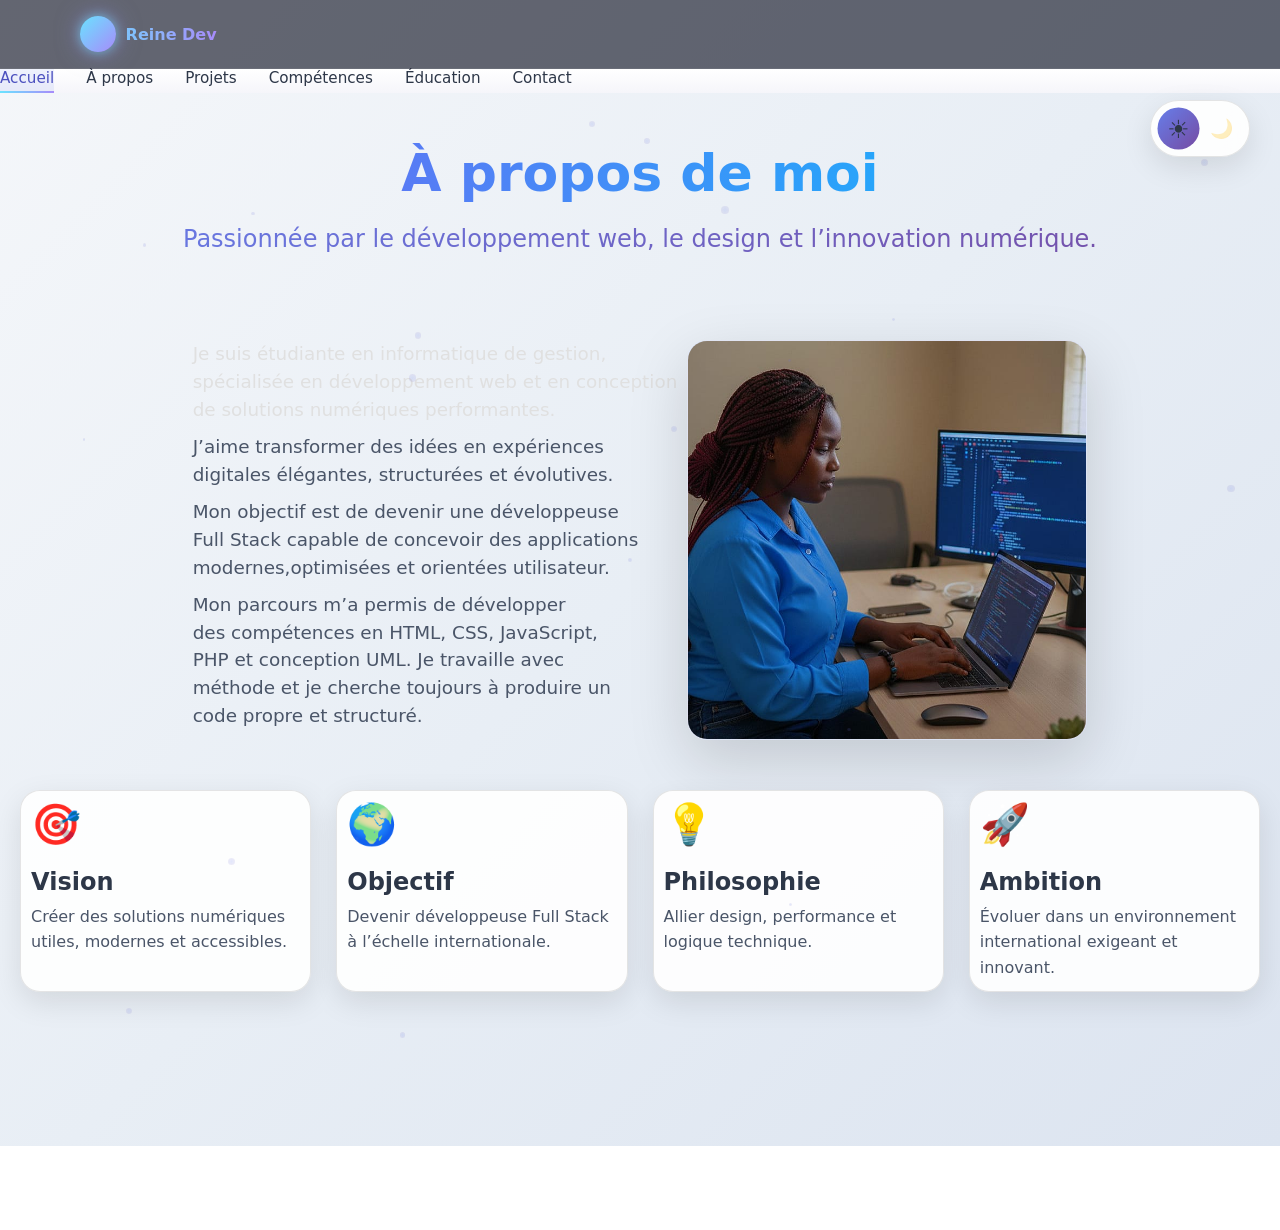
==== commit 23edb4c9: "Fix HTML formatting and structure in apropos.html" ====
--- a/apropos.html
+++ b/apropos.html
@@ -15,28 +15,27 @@
 <body>
 
 <div class="page-transition">
-    <header class="header">
+    
+  <header class="header">
   <div class="header-inner">
-
     <!-- LOGO -->
     <div class="logo">
       <span class="logo-icon"></span>
       <span class="logo-text">Reine Dev</span>
     </div>
-
-    <!-- NAVIGATION -->
-    <nav class="nav">
-      <a href="index.html" >Accueil</a>
-      <a href="apropos.html" class="active">À propos</a>
-      <a href="projets.html">Projets</a>
-      <a href="competences.html">Compétences</a>
-      <a href="education.html"> Éducation</a>
-      <a href="contact.html">Contact</a>
-    </nav>
-
+    <!-- Le burger sera injecté ici par le JS -->
   </div>
 </header>
 
+<!-- ✅ NAV EN DEHORS DU HEADER-INNER -->
+<nav class="nav">
+  <a href="index.html" class="active">Accueil</a>
+  <a href="apropos.html">À propos</a>
+  <a href="projets.html">Projets</a>
+  <a href="competences.html">Compétences</a>
+  <a href="education.html">Éducation</a>
+  <a href="contact.html">Contact</a>
+</nav>
   
 
 
@@ -134,3 +133,4 @@
 <script src="mobile-menu.js"></script>
 </body>
 </html>
+
